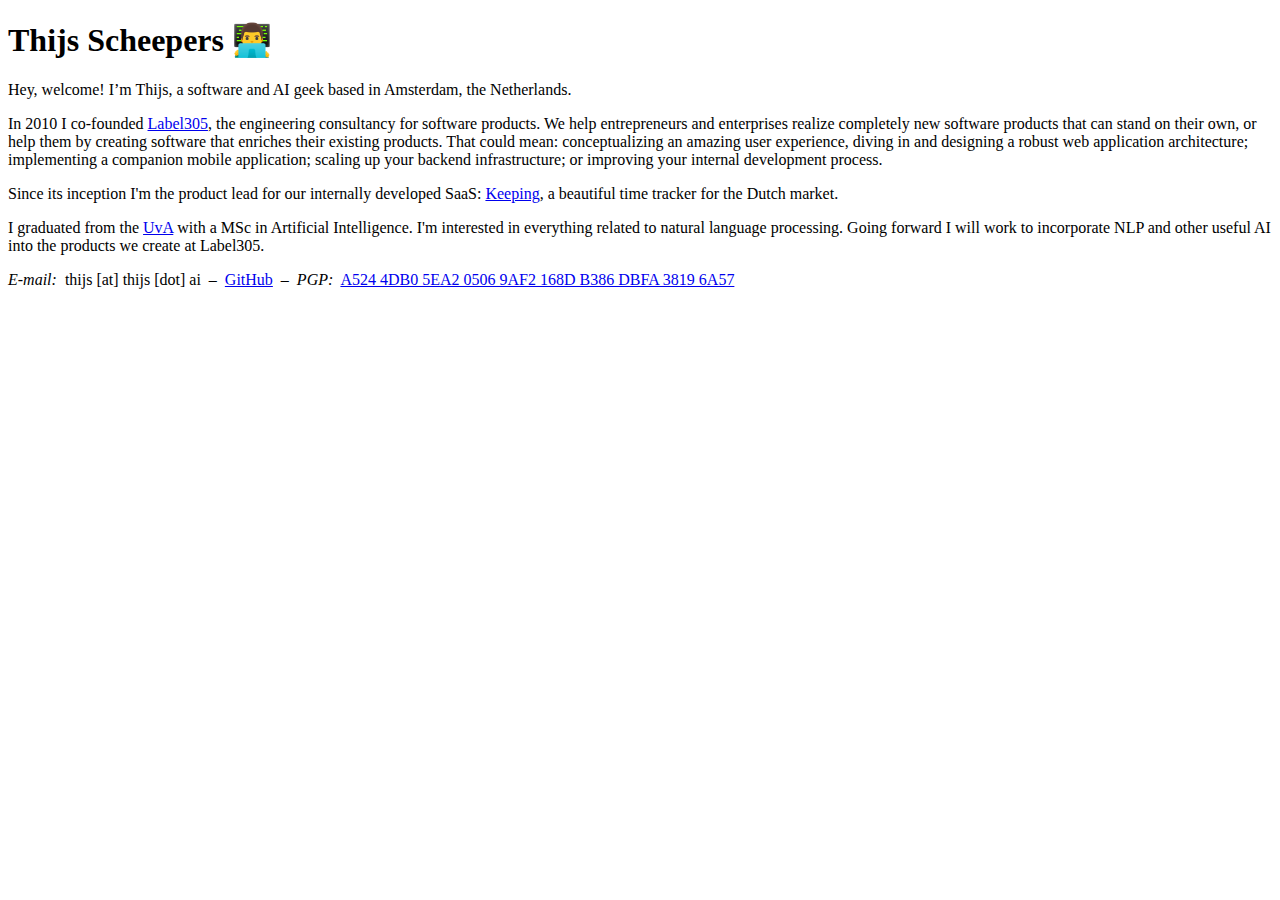
==== index.html @ e7380c6f "Update index.html" ====
<!DOCTYPE html>
<html lang="en">
	<head>
		<meta charset="utf-8" />
		<meta content="width=device-width, initial-scale=1.0" name="viewport" />
		<title>Thijs Scheepers 👨‍💻 — Software Products and AI — Amsterdam 🇳🇱</title>
		<meta name="description" content="I’m Thijs, a software and AI geek 👨‍💻 based in Amsterdam, the Netherlands 🇳🇱. I co-founded Label305 and Keeping.">
		<meta name="keywords" content="Thijs Scheepers, Label305, Amsterdam, Artificial Intelligence, Software Engineer, Laravel, Keeping, UvA">
		<link rel="stylesheet" media="screen" href="style.css" />
	</head>
	<body>
		<div class="site">
			<header>
				<h1 class="name">Thijs Scheepers 👨‍💻</h1>
			</header>
			<section>
				<p>
					Hey, welcome! I’m Thijs, a software and AI geek based in Amsterdam, the Netherlands.
				</p>
				<p>
					In 2010 I co-founded <a href="https://305.nl">Label305</a>, the engineering consultancy for software products. We help entrepreneurs and enterprises realize completely new software products that can stand on their own, or help them by creating software that enriches their existing products. That could mean: conceptualizing an amazing user experience, diving in and designing a robust web application architecture; implementing a companion mobile application; scaling up your backend infrastructure; or improving your internal development process.
				</p>
				<p>
					Since its inception I'm the product lead for our internally developed SaaS: <a href="https://keeping.nl">Keeping</a>, a beautiful time tracker for the Dutch market.
				</p>
				<p>
					I graduated from the <a href="http://gss.uva.nl/content/masters/artificial-intelligence/artificial-intelligence.html" rel="nofollow">UvA</a> with a MSc in Artificial Intelligence. I'm interested in everything related to natural language processing. Going forward I will work to incorporate NLP and other useful AI into the products we create at Label305.
				</p>
				<p>
					<em>E-mail:</em>&nbsp;
					thijs [at] thijs [dot] ai
					&nbsp;–&nbsp;
					<a href="https://github.com/tscheepers" rel="nofollow">GitHub</a>
					&nbsp;–&nbsp;
					<em>PGP:</em>&nbsp;
					<a href="pgp.asc">A524 4DB0 5EA2 0506 9AF2 168D B386 DBFA 3819 6A57</a>
				</p>
			</section>
		</div>
	</body>
</html>
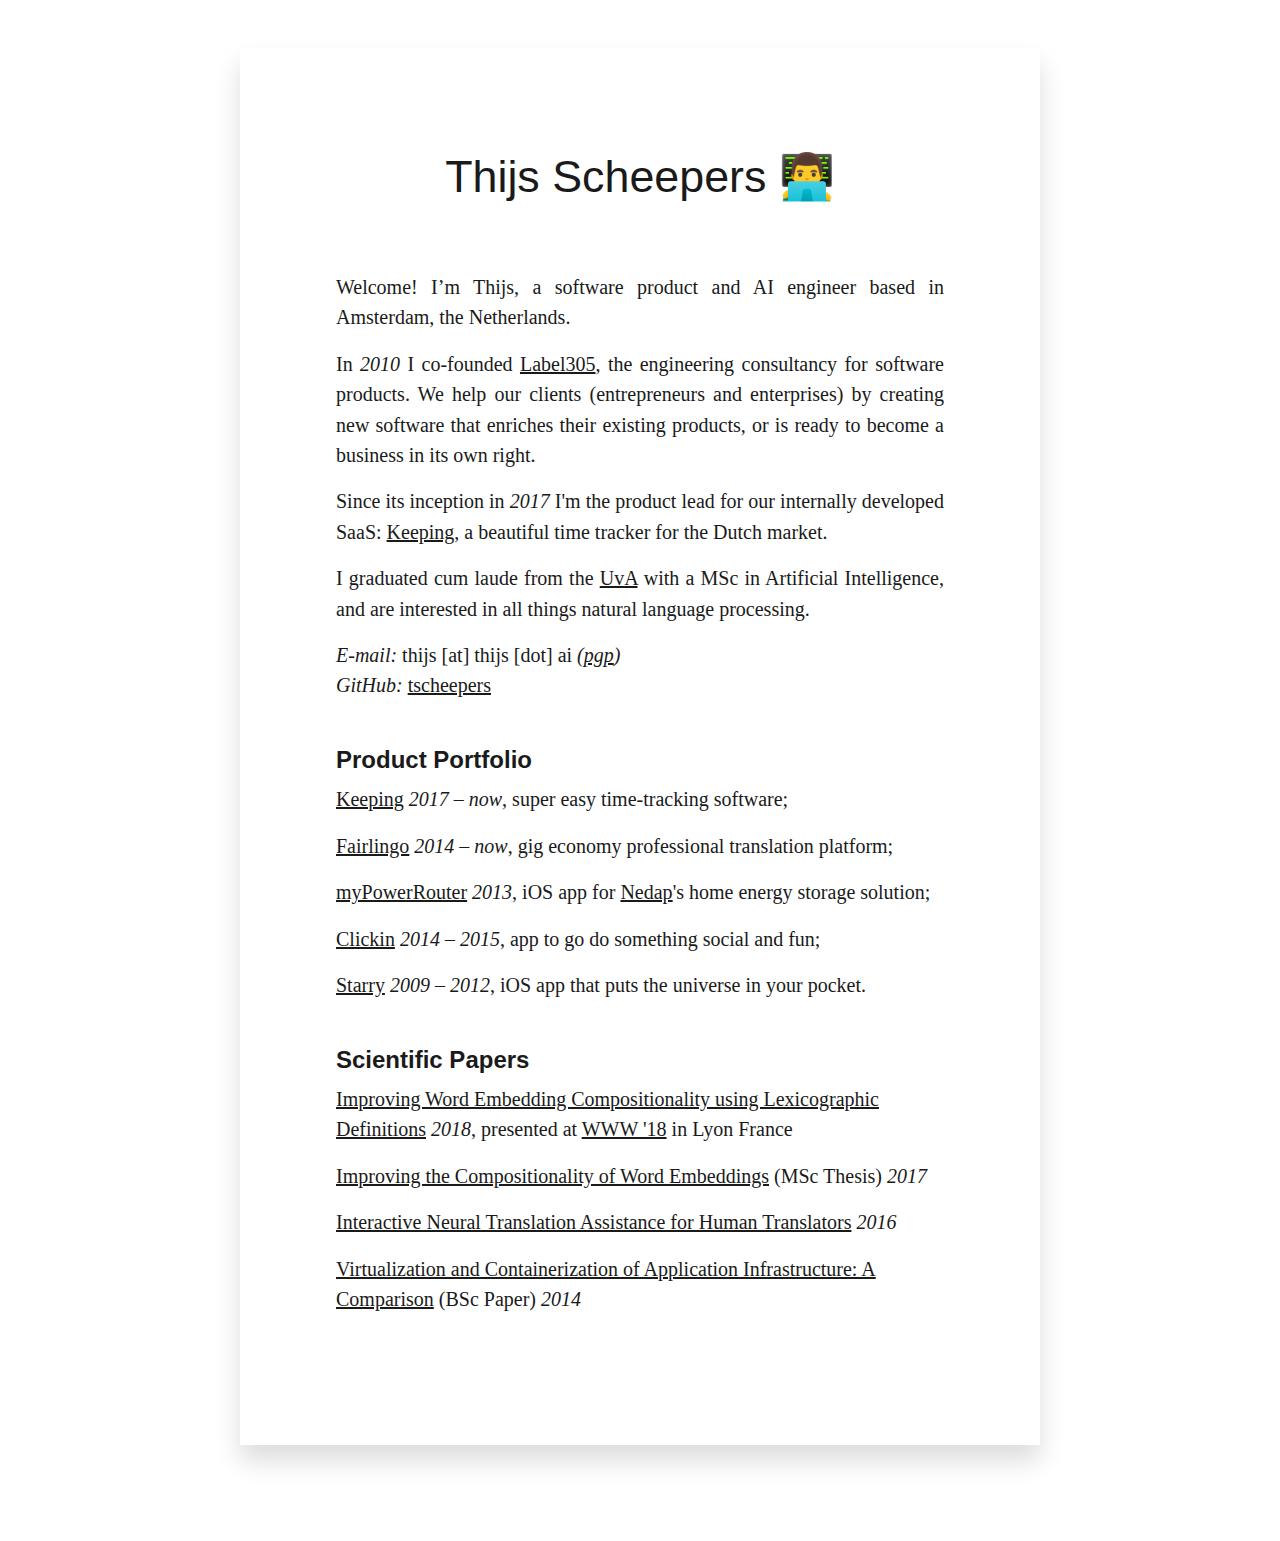
==== commit 8a6cd2e7: "Updated personal page" ====
--- a/index.html
+++ b/index.html
@@ -15,27 +15,44 @@
 			</header>
 			<section>
 				<p>
-					Hey, welcome! I’m Thijs, a software and AI geek based in Amsterdam, the Netherlands.
+					Welcome! I’m Thijs, a software product and AI engineer based in Amsterdam, the Netherlands.
 				</p>
 				<p>
-					In 2010 I co-founded <a href="https://305.nl">Label305</a>, the engineering consultancy for software products. We help entrepreneurs and enterprises realize completely new software products that can stand on their own, or help them by creating software that enriches their existing products. That could mean: conceptualizing an amazing user experience, diving in and designing a robust web application architecture; implementing a companion mobile application; scaling up your backend infrastructure; or improving your internal development process.
+					In <em>2010</em> I co-founded <a href="https://305.nl">Label305</a>, the engineering consultancy for software products. We help our clients (entrepreneurs and enterprises) by creating new software that enriches their existing products, or is ready to become a business in its own right.
 				</p>
 				<p>
-					Since its inception I'm the product lead for our internally developed SaaS: <a href="https://keeping.nl">Keeping</a>, a beautiful time tracker for the Dutch market.
+					Since its inception in <em>2017</em> I'm the product lead for our internally developed SaaS: <a href="https://keeping.nl">Keeping</a>, a beautiful time tracker for the Dutch market.
 				</p>
 				<p>
-					I graduated from the <a href="http://gss.uva.nl/content/masters/artificial-intelligence/artificial-intelligence.html" rel="nofollow">UvA</a> with a MSc in Artificial Intelligence. I'm interested in everything related to natural language processing. Going forward I will work to incorporate NLP and other useful AI into the products we create at Label305.
+					I graduated cum laude from the <a href="http://gss.uva.nl/content/masters/artificial-intelligence/artificial-intelligence.html" rel="nofollow">UvA</a> with a MSc in Artificial Intelligence, and are interested in all things natural language processing.
 				</p>
 				<p>
-					<em>E-mail:</em>&nbsp;
-					thijs [at] thijs [dot] ai
-					&nbsp;–&nbsp;
-					<a href="https://github.com/tscheepers" rel="nofollow">GitHub</a>
-					&nbsp;–&nbsp;
-					<em>PGP:</em>&nbsp;
-					<a href="pgp.asc">A524 4DB0 5EA2 0506 9AF2 168D B386 DBFA 3819 6A57</a>
+					<em>E-mail:</em>
+					thijs&nbsp;[at]&nbsp;thijs&nbsp;[dot]&nbsp;ai <em>(<a href="pgp.asc">pgp</a>)</em>
+					<br/>
+					<em>GitHub:</em>
+					<a href="https://github.com/tscheepers" rel="nofollow">tscheepers</a>
 				</p>
+				<br />
+				<h2>Product Portfolio</h2>
+					<ul>
+						<li><a href="https://keeping.nl">Keeping</a> <em>2017 – now</em>, super easy time-tracking software;</li>
+						<li><a href="https://305.nl/en/portfolio/translation-platform-fairlingo/">Fairlingo</a> <em>2014 – now</em>, gig economy professional translation platform;</li>
+						<li><a href="https://itunes.apple.com/nl/app/mypowerrouter/id681716618?mt=8">myPowerRouter</a> <em>2013</em>, iOS app for <a href="https://nedap.com/">Nedap</a>'s home energy storage solution;</li>
+						<li><a href="https://clickin.thijs.ai">Clickin</a> <em>2014 – 2015</em>, app to go do something social and fun;</li>
+						<li><a href="http://starry-app.com">Starry</a> <em>2009 – 2012</em>, iOS app that puts the universe in your pocket.</li>
+					</ul>
+				<br />
+				<h2>Scientific Papers</h2>
+					<ul>
+						<li><a href="https://dl.acm.org/citation.cfm?id=3186007">Improving Word Embedding Compositionality using Lexicographic Definitions</a> <em>2018</em>, presented at <a href="https://www2018.thewebconf.org/program/web-content-analysis/">WWW '18</a> in Lyon France</li>
+						<li><a href="papers/scheepers-msc-thesis-2017-improving-compositionality-word-embeddings.pdf">Improving the Compositionality of Word Embeddings</a> (MSc Thesis) <em>2017</em></li>
+						<li><a href="papers/scheepers-schulz-interactive-neural-translation.pdf">Interactive Neural Translation Assistance for Human Translators</a> <em>2016</em></li>
+						<li><a href="papers/scheepers-virtualization-containerization.pdf">Virtualization and Containerization of Application Infrastructure: A Comparison</a> (BSc Paper) <em>2014</em></li>
+					</ul>
+				<br />
 			</section>
+
 		</div>
 	</body>
 </html>
--- a/style.css
+++ b/style.css
@@ -0,0 +1,131 @@
+body, div, h1, h2, h3, h4, h5, h6, p, blockquote, ul {
+    margin: 0;
+    padding: 0;
+}
+
+html {
+    color: #1A1A1A;
+
+    font-family: Garamand, Times, serif;
+
+    font-weight: normal;
+    font-size: 100%;
+
+
+    -ms-text-size-adjust: 100%;
+    -webkit-text-size-adjust: 100%;
+    -webkit-font-smoothing: antialiased;
+    -moz-osx-font-smoothing: grayscale;
+}
+
+div.site {
+
+    min-height: 100vh;
+    margin: 0 auto;
+
+    background: #FFFFFF;
+    box-shadow: 0 1rem 1.5rem #ddd;
+}
+
+header {
+
+    margin: 0;
+    padding: 4rem 2rem 0 2rem;
+
+    text-align: center;
+    background-color: white;
+
+}
+
+section {
+
+    padding: 3rem 2rem 2rem;
+    margin: 0;
+
+    text-align: justify;
+    hyphens:auto;
+    -webkit-hyphens:auto;
+    -webkit-hyphenate-character:"\2010";
+    -webkit-hyphenate-limit-after:1;
+    -webkit-hyphenate-limit-before:2;
+    -moz-hyphens:auto;
+}
+
+h1 {
+
+    font-size: 2rem;
+    line-height: 2.0rem;
+    margin-top: 0;
+    margin-bottom: 1rem;
+    font-weight: normal !important;
+}
+
+h2 {
+
+    font-size: 1.5rem;
+    line-height: 1.7rem;
+    margin-top: 0.7rem;
+    margin-bottom: 0.7rem;
+}
+
+h1, h2, h3, h4, h5, h6 {
+
+    font-family: Avenir, Helvetica, Roboto, Arial, sans-serif;
+    font-style: normal;
+    font-weight: bold;
+}
+
+p, li {
+
+    font-size: inherit;
+    font-size: 1.25rem;
+    line-height: 1.9rem;
+    margin: 0 0 1rem 0;
+}
+
+li {
+    
+    list-style: none;
+    text-align: left;
+}
+
+header p {
+    font-family: Avenir, Helvetica, Roboto, Arial, sans-serif;
+    font-size: 1.10rem;
+    line-height: 1.6rem;
+}
+
+a {
+    color: #1A1A1A;
+
+    cursor: pointer;
+
+    text-decoration: underline;
+    -webkit-text-decoration-skip: objects;
+}
+
+
+@media screen and (min-width: 50rem) {
+
+
+    div.site {
+        max-width: 50rem;
+        margin: 3rem auto 6rem;
+    }
+
+    header {
+        padding: 6rem 6rem 0 6rem;
+        text-align: center;
+    }
+
+    section {
+        padding: 3rem 6rem 6rem;
+    }
+
+    h1 {
+
+        font-size: 2.8rem;
+        line-height: 4rem;
+
+    }
+}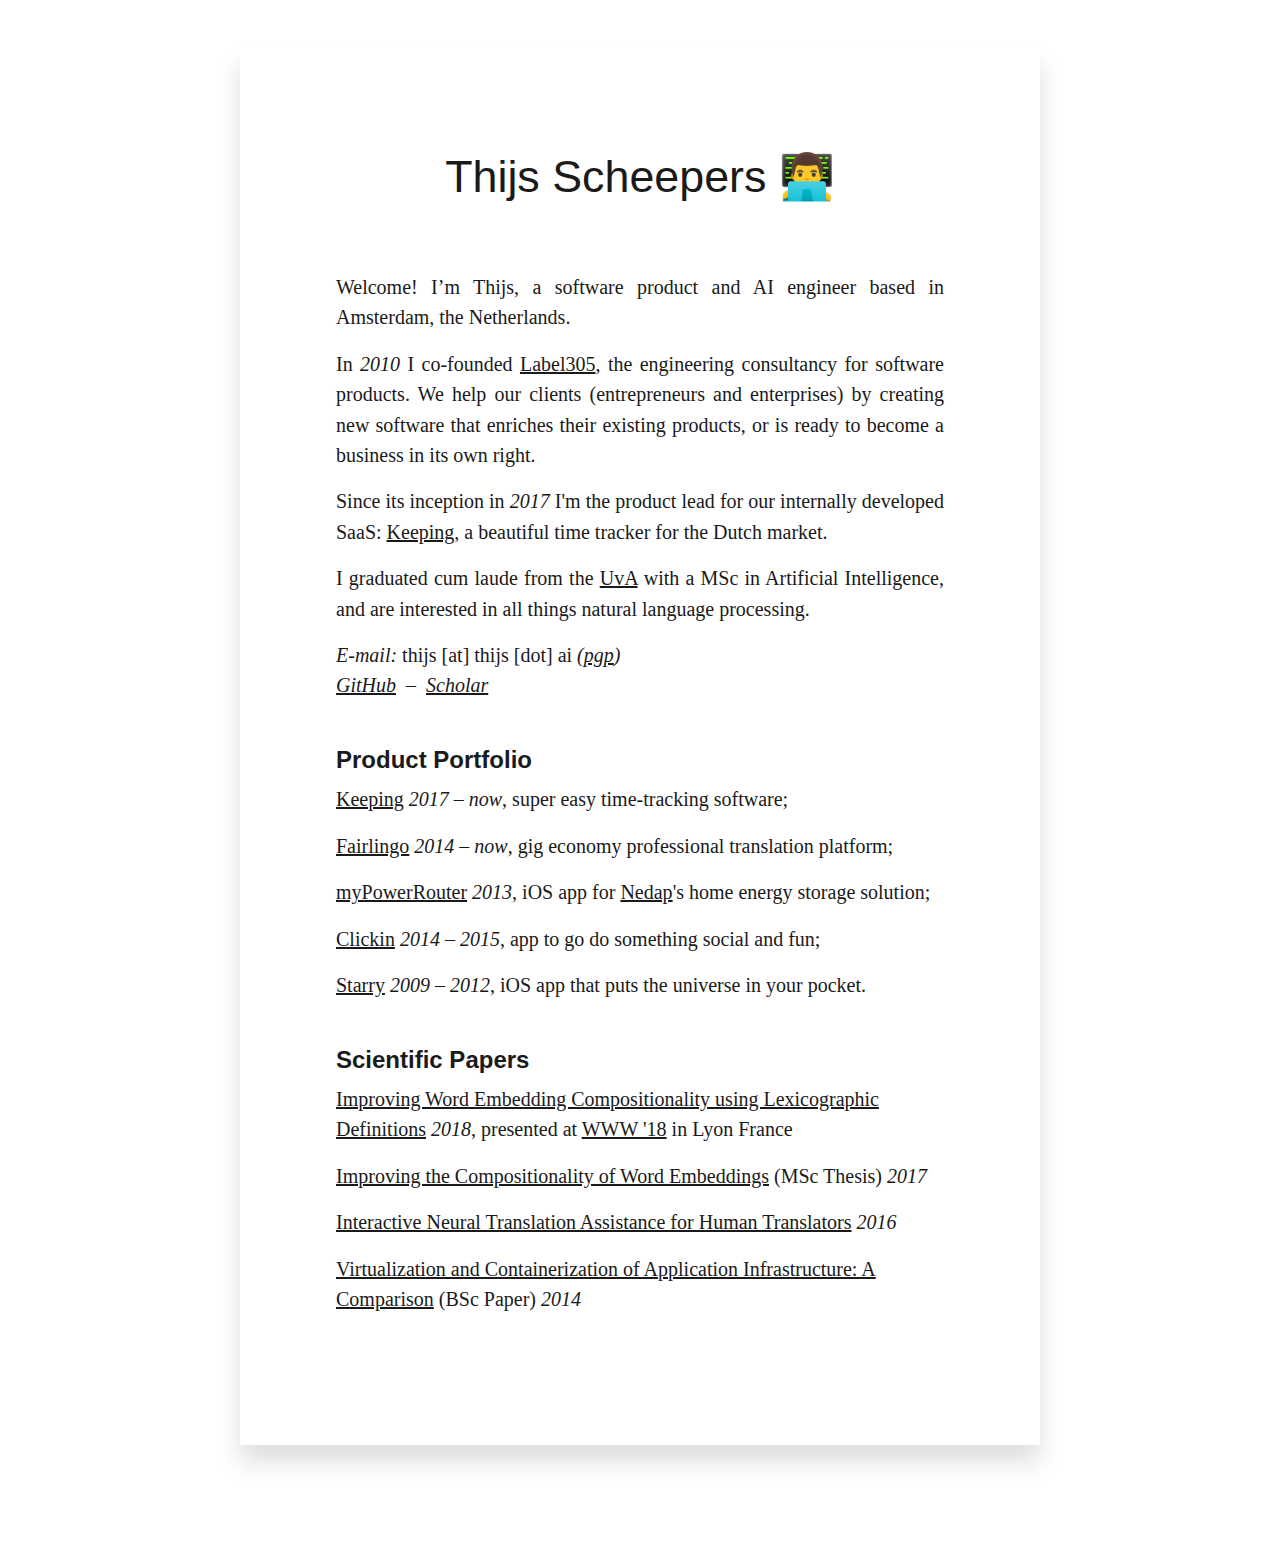
==== commit 942f7941: "Update index.html" ====
--- a/index.html
+++ b/index.html
@@ -4,7 +4,7 @@
 		<meta charset="utf-8" />
 		<meta content="width=device-width, initial-scale=1.0" name="viewport" />
 		<title>Thijs Scheepers 👨‍💻 — Software Products and AI — Amsterdam 🇳🇱</title>
-		<meta name="description" content="I’m Thijs, a software and AI geek 👨‍💻 based in Amsterdam, the Netherlands 🇳🇱. I co-founded Label305 and Keeping.">
+		<meta name="description" content="I’m Thijs, a software product and AI engineer 👨‍💻 based in Amsterdam, the Netherlands 🇳🇱. I co-founded Label305 and Keeping.">
 		<meta name="keywords" content="Thijs Scheepers, Label305, Amsterdam, Artificial Intelligence, Software Engineer, Laravel, Keeping, UvA">
 		<link rel="stylesheet" media="screen" href="style.css" />
 	</head>
@@ -24,28 +24,27 @@
 					Since its inception in <em>2017</em> I'm the product lead for our internally developed SaaS: <a href="https://keeping.nl">Keeping</a>, a beautiful time tracker for the Dutch market.
 				</p>
 				<p>
-					I graduated cum laude from the <a href="http://gss.uva.nl/content/masters/artificial-intelligence/artificial-intelligence.html" rel="nofollow">UvA</a> with a MSc in Artificial Intelligence, and are interested in all things natural language processing.
+					I graduated cum laude from the <a href="http://gss.uva.nl/content/masters/artificial-intelligence/artificial-intelligence.html" rel="nofollow noreferrer noopener">UvA</a> with a MSc in Artificial Intelligence, and are interested in all things natural language processing.
 				</p>
 				<p>
 					<em>E-mail:</em>
 					thijs&nbsp;[at]&nbsp;thijs&nbsp;[dot]&nbsp;ai <em>(<a href="pgp.asc">pgp</a>)</em>
 					<br/>
-					<em>GitHub:</em>
-					<a href="https://github.com/tscheepers" rel="nofollow">tscheepers</a>
+					<a href="https://github.com/tscheepers" rel="nofollow noreferrer noopener"><em>GitHub</em></a> &nbsp;&ndash;&nbsp; <a href="https://scholar.google.com/citations?hl=en&user=O9ixUNAAAAAJ" rel="nofollow noreferrer noopener"><em>Scholar</em></a>
 				</p>
 				<br />
 				<h2>Product Portfolio</h2>
 					<ul>
 						<li><a href="https://keeping.nl">Keeping</a> <em>2017 – now</em>, super easy time-tracking software;</li>
 						<li><a href="https://305.nl/en/portfolio/translation-platform-fairlingo/">Fairlingo</a> <em>2014 – now</em>, gig economy professional translation platform;</li>
-						<li><a href="https://itunes.apple.com/nl/app/mypowerrouter/id681716618?mt=8">myPowerRouter</a> <em>2013</em>, iOS app for <a href="https://nedap.com/">Nedap</a>'s home energy storage solution;</li>
-						<li><a href="https://clickin.thijs.ai">Clickin</a> <em>2014 – 2015</em>, app to go do something social and fun;</li>
-						<li><a href="http://starry-app.com">Starry</a> <em>2009 – 2012</em>, iOS app that puts the universe in your pocket.</li>
+						<li><a href="https://itunes.apple.com/nl/app/mypowerrouter/id681716618?mt=8" rel="nofollow noreferrer noopener">myPowerRouter</a> <em>2013</em>, iOS app for <a href="https://nedap.com/">Nedap</a>'s home energy storage solution;</li>
+						<li><a href="https://clickin.thijs.ai" rel="nofollow noreferrer noopener">Clickin</a> <em>2014 – 2015</em>, app to go do something social and fun;</li>
+						<li><a href="http://starry-app.com" rel="nofollow noreferrer noopener">Starry</a> <em>2009 – 2012</em>, iOS app that puts the universe in your pocket.</li>
 					</ul>
 				<br />
 				<h2>Scientific Papers</h2>
 					<ul>
-						<li><a href="https://dl.acm.org/citation.cfm?id=3186007">Improving Word Embedding Compositionality using Lexicographic Definitions</a> <em>2018</em>, presented at <a href="https://www2018.thewebconf.org/program/web-content-analysis/">WWW '18</a> in Lyon France</li>
+						<li><a href="https://dl.acm.org/citation.cfm?id=3186007" rel="nofollow noreferrer noopener">Improving Word Embedding Compositionality using Lexicographic Definitions</a> <em>2018</em>, presented at <a href="https://www2018.thewebconf.org/program/web-content-analysis/">WWW '18</a> in Lyon France</li>
 						<li><a href="papers/scheepers-msc-thesis-2017-improving-compositionality-word-embeddings.pdf">Improving the Compositionality of Word Embeddings</a> (MSc Thesis) <em>2017</em></li>
 						<li><a href="papers/scheepers-schulz-interactive-neural-translation.pdf">Interactive Neural Translation Assistance for Human Translators</a> <em>2016</em></li>
 						<li><a href="papers/scheepers-virtualization-containerization.pdf">Virtualization and Containerization of Application Infrastructure: A Comparison</a> (BSc Paper) <em>2014</em></li>
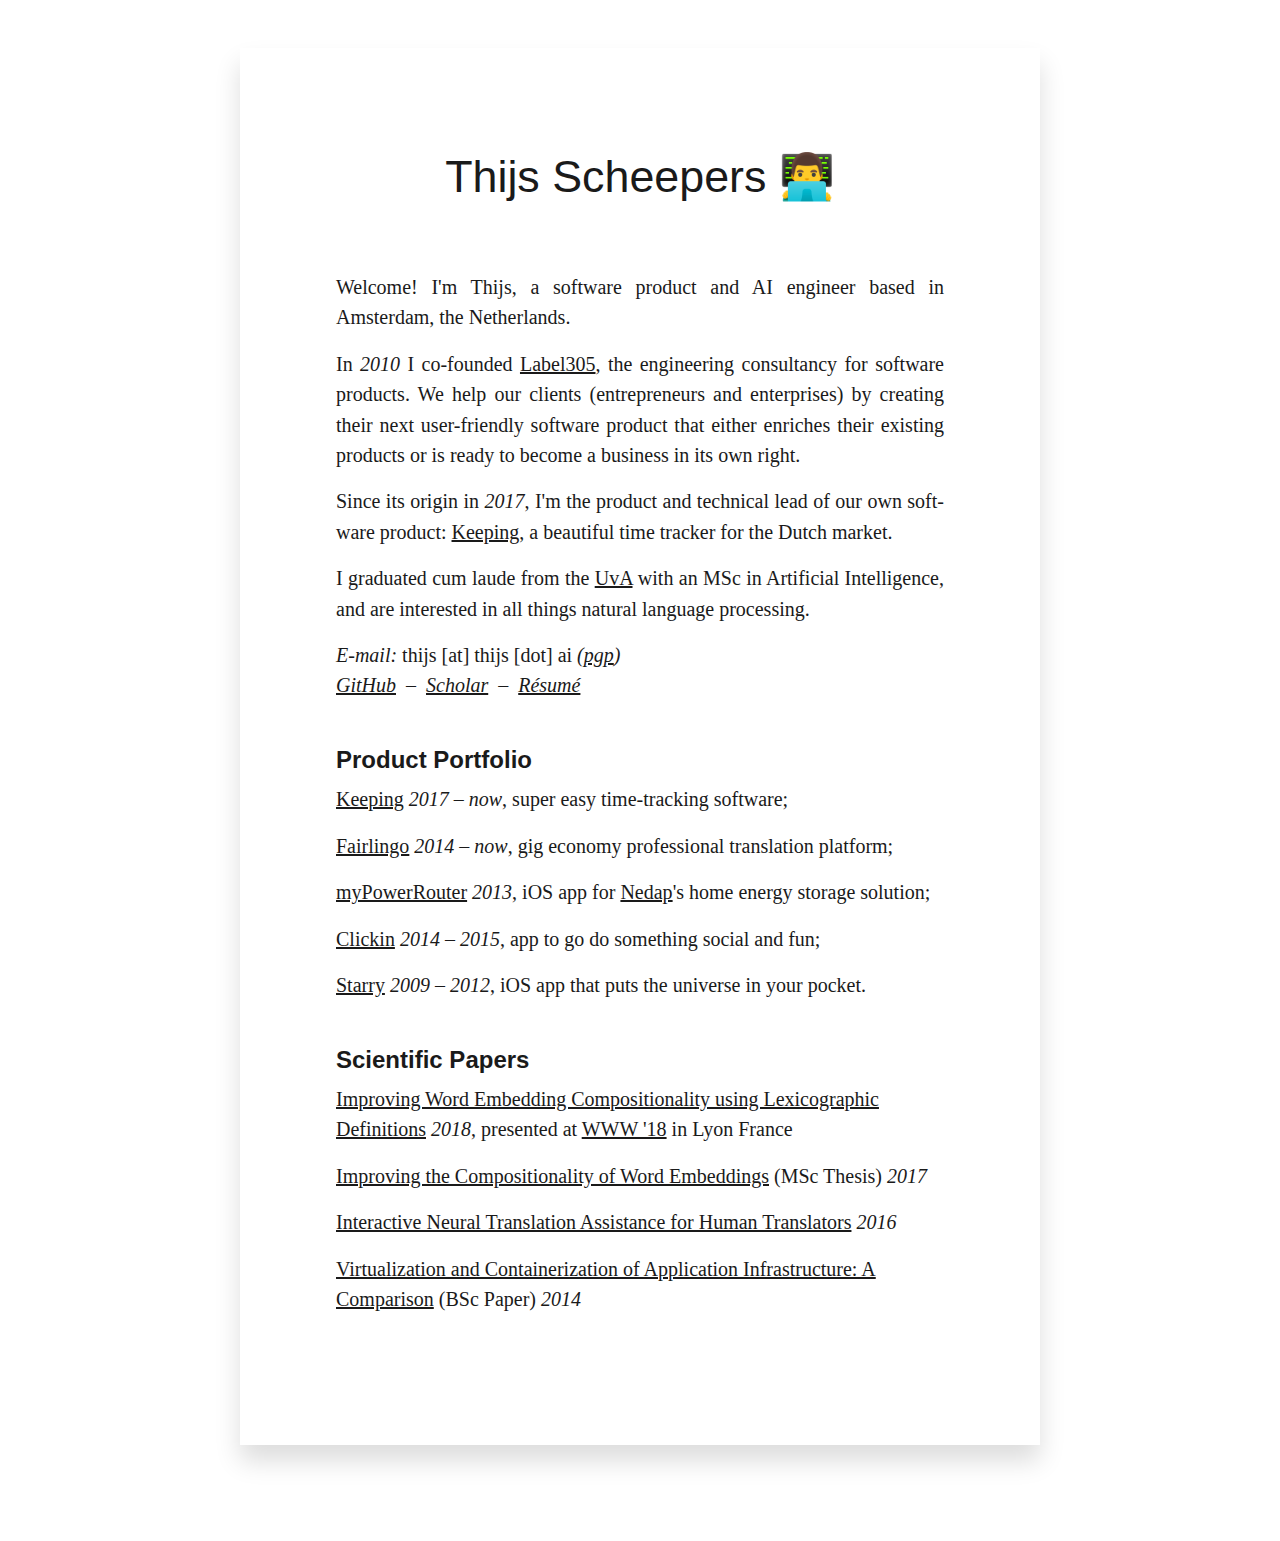
==== commit 46729ca0: "Update index.html" ====
--- a/index.html
+++ b/index.html
@@ -15,22 +15,22 @@
 			</header>
 			<section>
 				<p>
-					Welcome! I’m Thijs, a software product and AI engineer based in Amsterdam, the Netherlands.
+					Welcome! I'm Thijs, a software product and AI engineer based in Amsterdam, the Netherlands.
 				</p>
 				<p>
-					In <em>2010</em> I co-founded <a href="https://305.nl">Label305</a>, the engineering consultancy for software products. We help our clients (entrepreneurs and enterprises) by creating new software that enriches their existing products, or is ready to become a business in its own right.
+					In <em>2010</em> I co-founded <a href="https://305.nl">Label305</a>, the engineering consultancy for software products. We help our clients (entrepreneurs and enterprises) by creating their next user-friendly software product that either enriches their existing products or is ready to become a business in its own right.
 				</p>
 				<p>
-					Since its inception in <em>2017</em> I'm the product lead for our internally developed SaaS: <a href="https://keeping.nl">Keeping</a>, a beautiful time tracker for the Dutch market.
+					Since its origin in <em>2017</em>, I'm the product and technical lead of our own software product: <a href="https://keeping.nl">Keeping</a>, a beautiful time tracker for the Dutch market.
 				</p>
 				<p>
-					I graduated cum laude from the <a href="http://gss.uva.nl/content/masters/artificial-intelligence/artificial-intelligence.html" rel="nofollow noreferrer noopener">UvA</a> with a MSc in Artificial Intelligence, and are interested in all things natural language processing.
+					I graduated cum laude from the <a href="http://gss.uva.nl/content/masters/artificial-intelligence/artificial-intelligence.html" rel="nofollow noreferrer noopener">UvA</a> with an MSc in Artificial Intelligence, and are interested in all things natural language processing.
 				</p>
 				<p>
 					<em>E-mail:</em>
 					thijs&nbsp;[at]&nbsp;thijs&nbsp;[dot]&nbsp;ai <em>(<a href="pgp.asc">pgp</a>)</em>
 					<br/>
-					<a href="https://github.com/tscheepers" rel="nofollow noreferrer noopener"><em>GitHub</em></a> &nbsp;&ndash;&nbsp; <a href="https://scholar.google.com/citations?hl=en&user=O9ixUNAAAAAJ" rel="nofollow noreferrer noopener"><em>Scholar</em></a>
+					<a href="https://github.com/tscheepers" rel="nofollow noreferrer noopener"><em>GitHub</em></a> &nbsp;&ndash;&nbsp; <a href="https://scholar.google.com/citations?hl=en&user=O9ixUNAAAAAJ" rel="nofollow noreferrer noopener"><em>Scholar</em></a> &nbsp;&ndash;&nbsp; <a href="docs/resume.pdf"><em>Résumé</em></a>
 				</p>
 				<br />
 				<h2>Product Portfolio</h2>
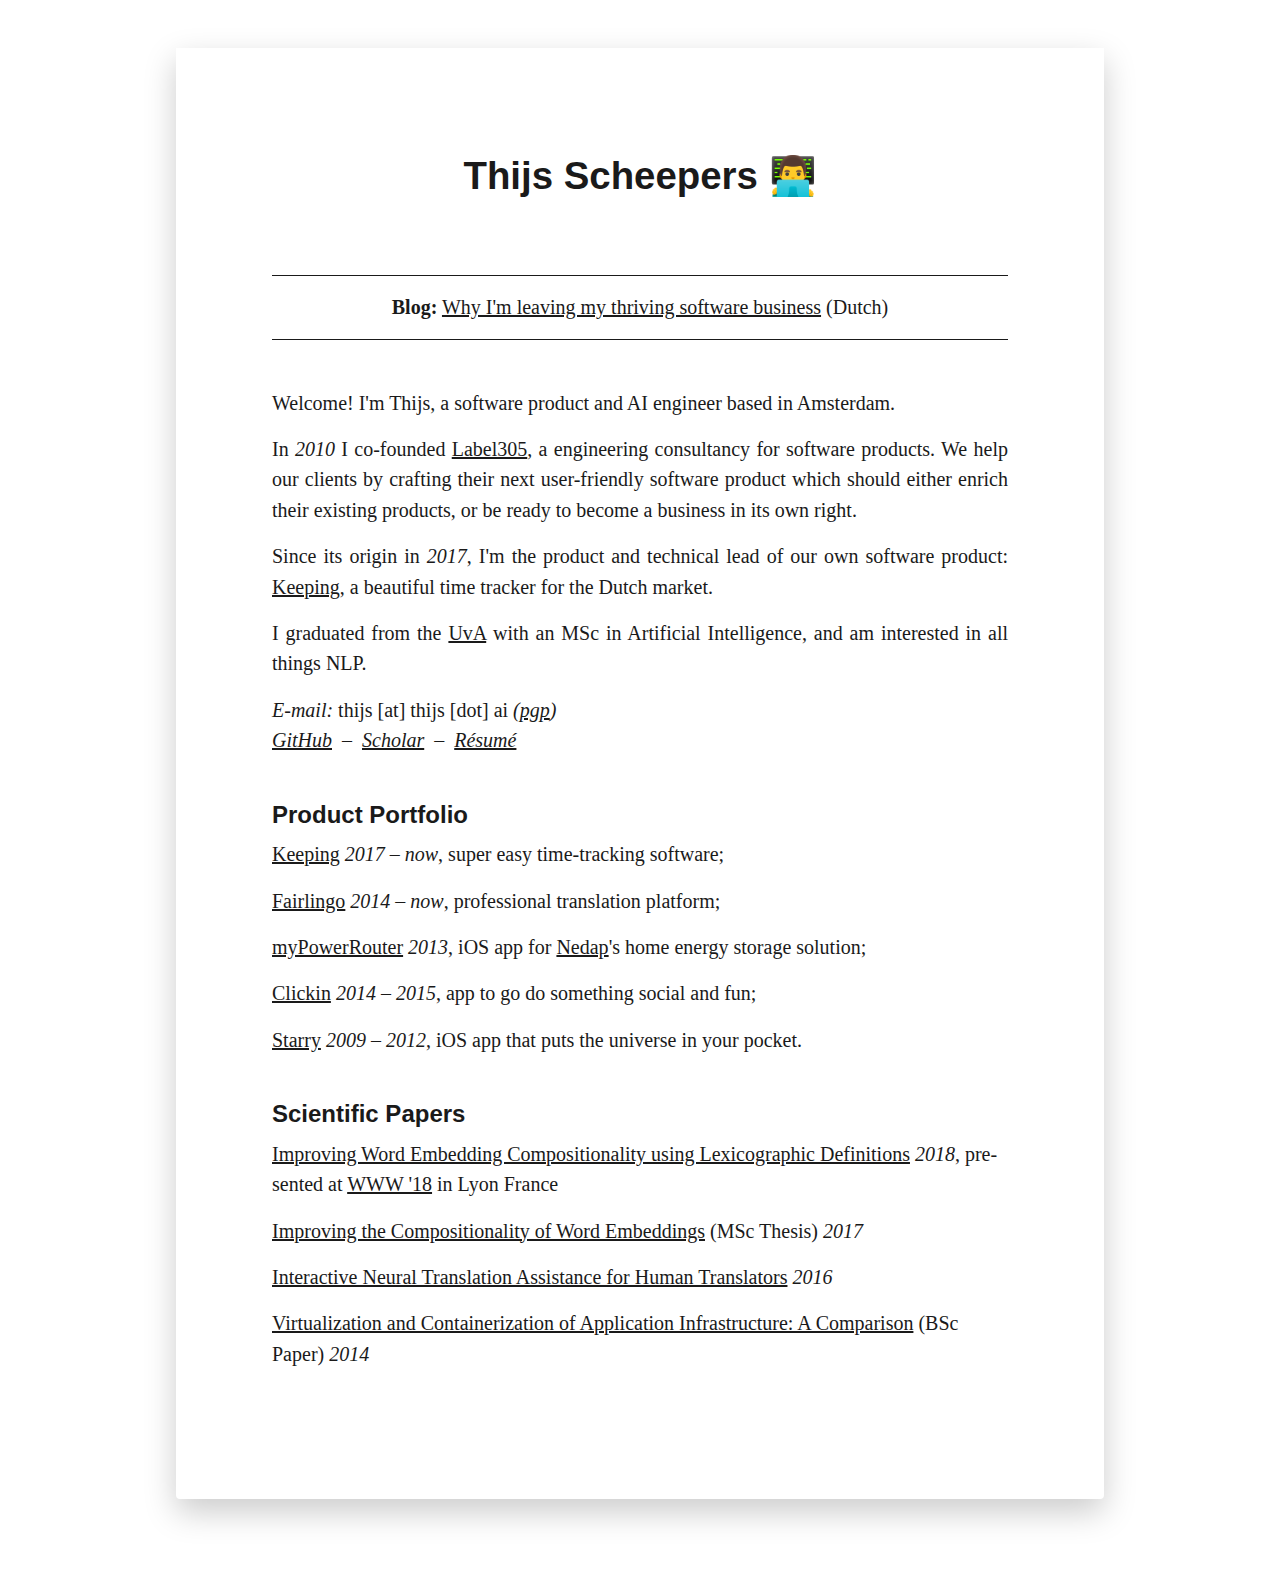
==== commit 1a35411d: "Update" ====
--- a/index.html
+++ b/index.html
@@ -3,8 +3,8 @@
 	<head>
 		<meta charset="utf-8" />
 		<meta content="width=device-width, initial-scale=1.0" name="viewport" />
-		<title>Thijs Scheepers 👨‍💻 — Software Products and AI — Amsterdam 🇳🇱</title>
-		<meta name="description" content="I’m Thijs, a software product and AI engineer 👨‍💻 based in Amsterdam, the Netherlands 🇳🇱. I co-founded Label305 and Keeping.">
+		<title>Thijs Scheepers — Software Products and AI — Amsterdam</title>
+		<meta name="description" content="I’m Thijs, a software product and AI engineer 👨‍💻 based in Amsterdam. I co-founded Label305 and Keeping.">
 		<meta name="keywords" content="Thijs Scheepers, Label305, Amsterdam, Artificial Intelligence, Software Engineer, Laravel, Keeping, UvA">
 		<link rel="stylesheet" media="screen" href="style.css" />
 	</head>
@@ -14,17 +14,20 @@
 				<h1 class="name">Thijs Scheepers 👨‍💻</h1>
 			</header>
 			<section>
+				<div class="notification">
+					<strong>Blog:</strong> <a href="202010-waarom-ik-vertrek-bij-mijn-florerende-softwarebedrijf.html">Why I'm leaving my thriving software business</a> (Dutch)
+				</div>
 				<p>
-					Welcome! I'm Thijs, a software product and AI engineer based in Amsterdam, the Netherlands.
+					Welcome! I'm Thijs, a software product and AI engineer based in Amsterdam.
 				</p>
 				<p>
-					In <em>2010</em> I co-founded <a href="https://305.nl">Label305</a>, the engineering consultancy for software products. We help our clients (entrepreneurs and enterprises) by creating their next user-friendly software product that either enriches their existing products or is ready to become a business in its own right.
+					In <em>2010</em> I co-founded <a href="https://305.nl">Label305</a>, a engineering consultancy for software products. We help our clients by crafting their next user-friendly software product which should either enrich their existing products, or be ready to become a business in its own right.
 				</p>
 				<p>
 					Since its origin in <em>2017</em>, I'm the product and technical lead of our own software product: <a href="https://keeping.nl">Keeping</a>, a beautiful time tracker for the Dutch market.
 				</p>
 				<p>
-					I graduated cum laude from the <a href="http://gss.uva.nl/content/masters/artificial-intelligence/artificial-intelligence.html" rel="nofollow noreferrer noopener">UvA</a> with an MSc in Artificial Intelligence, and are interested in all things natural language processing.
+					I graduated from the <a href="http://gss.uva.nl/content/masters/artificial-intelligence/artificial-intelligence.html" rel="nofollow noreferrer noopener">UvA</a> with an MSc in Artificial Intelligence, and am interested in all things NLP.
 				</p>
 				<p>
 					<em>E-mail:</em>
@@ -36,7 +39,7 @@
 				<h2>Product Portfolio</h2>
 					<ul>
 						<li><a href="https://keeping.nl">Keeping</a> <em>2017 – now</em>, super easy time-tracking software;</li>
-						<li><a href="https://305.nl/en/portfolio/translation-platform-fairlingo/">Fairlingo</a> <em>2014 – now</em>, gig economy professional translation platform;</li>
+						<li><a href="https://305.nl/en/portfolio/translation-platform-fairlingo/">Fairlingo</a> <em>2014 – now</em>, professional translation platform;</li>
 						<li><a href="https://itunes.apple.com/nl/app/mypowerrouter/id681716618?mt=8" rel="nofollow noreferrer noopener">myPowerRouter</a> <em>2013</em>, iOS app for <a href="https://nedap.com/">Nedap</a>'s home energy storage solution;</li>
 						<li><a href="https://clickin.thijs.ai" rel="nofollow noreferrer noopener">Clickin</a> <em>2014 – 2015</em>, app to go do something social and fun;</li>
 						<li><a href="http://starry-app.com" rel="nofollow noreferrer noopener">Starry</a> <em>2009 – 2012</em>, iOS app that puts the universe in your pocket.</li>
--- a/style.css
+++ b/style.css
@@ -19,12 +19,22 @@
 }
 
 div.site {
+    margin: 0 auto;
+    border-radius: 4px;
+    background: #FFFFFF;
+    box-shadow: 0 0.8rem 2rem #ccc;
+}
 
-    min-height: 100vh;
-    margin: 0 auto;
-
-    background: #FFFFFF;
-    box-shadow: 0 1rem 1.5rem #ddd;
+div.notification {
+    padding: 1rem;
+    margin: 0 0 3rem 0;
+    position: relative;
+    font-size: 1.25rem;
+    line-height: 1.9rem;
+    text-align: center;
+    overflow: hidden;
+    border-top: 0.1rem  #1A1A1A solid;
+    border-bottom: 0.1rem  #1A1A1A solid;
 }
 
 header {
@@ -37,7 +47,7 @@
 
 }
 
-section {
+section, article {
 
     padding: 3rem 2rem 2rem;
     margin: 0;
@@ -56,8 +66,7 @@
     font-size: 2rem;
     line-height: 2.0rem;
     margin-top: 0;
-    margin-bottom: 1rem;
-    font-weight: normal !important;
+    margin-bottom: 1.2rem;
 }
 
 h2 {
@@ -69,15 +78,26 @@
 }
 
 h1, h2, h3, h4, h5, h6 {
+    /*font-family: Avenir, Helvetica, Roboto, Arial, sans-serif;*/
+    font-style: normal;
+    font-weight: normal;
+}
 
+h1.name {
     font-family: Avenir, Helvetica, Roboto, Arial, sans-serif;
-    font-style: normal;
     font-weight: bold;
 }
 
+h2 {
+    font-family: Avenir, Helvetica, Roboto, Arial, sans-serif;
+    font-weight: bold;
+}
+
+article h1, article h2 {
+    text-align: left;
+}
+
 p, li {
-
-    font-size: inherit;
     font-size: 1.25rem;
     line-height: 1.9rem;
     margin: 0 0 1rem 0;
@@ -87,12 +107,6 @@
     
     list-style: none;
     text-align: left;
-}
-
-header p {
-    font-family: Avenir, Helvetica, Roboto, Arial, sans-serif;
-    font-size: 1.10rem;
-    line-height: 1.6rem;
 }
 
 a {
@@ -109,7 +123,7 @@
 
 
     div.site {
-        max-width: 50rem;
+        max-width: 58rem;
         margin: 3rem auto 6rem;
     }
 
@@ -122,9 +136,13 @@
         padding: 3rem 6rem 6rem;
     }
 
-    h1 {
+    article {
+        padding: 6rem;
+    }
 
-        font-size: 2.8rem;
+    h1.name {
+
+        font-size: 2.4rem;
         line-height: 4rem;
 
     }
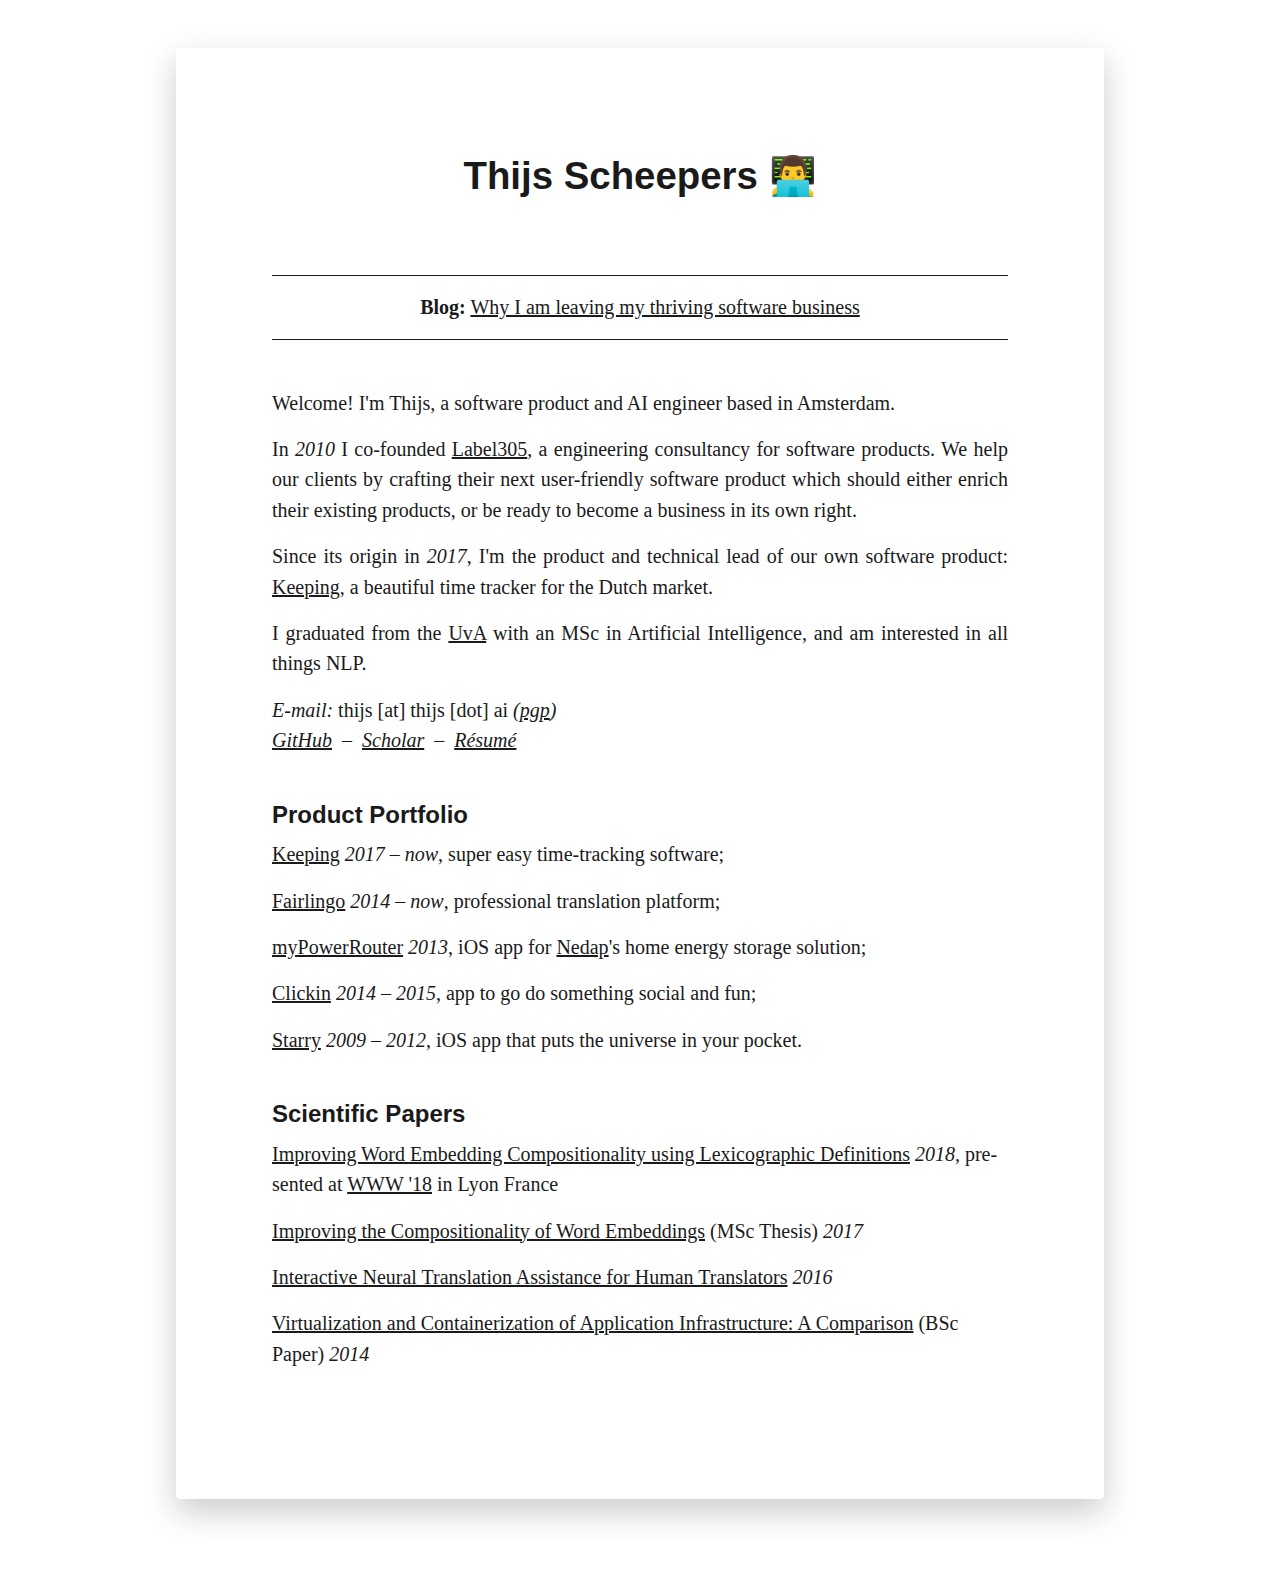
==== commit 7c8e15b4: "Updated english" ====
--- a/index.html
+++ b/index.html
@@ -15,7 +15,7 @@
 			</header>
 			<section>
 				<div class="notification">
-					<strong>Blog:</strong> <a href="202010-waarom-ik-vertrek-bij-mijn-florerende-softwarebedrijf.html">Why I'm leaving my thriving software business</a> (Dutch)
+					<strong>Blog:</strong> <a href="2020-10-leaving-my-thriving-software-business">Why I am leaving my thriving software business</a>
 				</div>
 				<p>
 					Welcome! I'm Thijs, a software product and AI engineer based in Amsterdam.
--- a/style.css
+++ b/style.css
@@ -61,8 +61,13 @@
     -moz-hyphens:auto;
 }
 
+h1, h2, h3, h4, h5, h6 {
+    /*font-family: Avenir, Helvetica, Roboto, Arial, sans-serif;*/
+    font-style: normal;
+    font-weight: normal;
+}
+
 h1 {
-
     font-size: 2rem;
     line-height: 2.0rem;
     margin-top: 0;
@@ -70,17 +75,17 @@
 }
 
 h2 {
-
     font-size: 1.5rem;
     line-height: 1.7rem;
     margin-top: 0.7rem;
     margin-bottom: 0.7rem;
 }
 
-h1, h2, h3, h4, h5, h6 {
-    /*font-family: Avenir, Helvetica, Roboto, Arial, sans-serif;*/
-    font-style: normal;
-    font-weight: normal;
+h3 {
+    font-size: 1.25rem;
+    line-height: 1.9rem;
+    margin-top: 1.7rem;
+    margin-bottom: 0.2rem;
 }
 
 h1.name {
@@ -93,8 +98,9 @@
     font-weight: bold;
 }
 
-article h1, article h2 {
+article h1, article h2, article h3 {
     text-align: left;
+    font-weight: bold;
 }
 
 p, li {
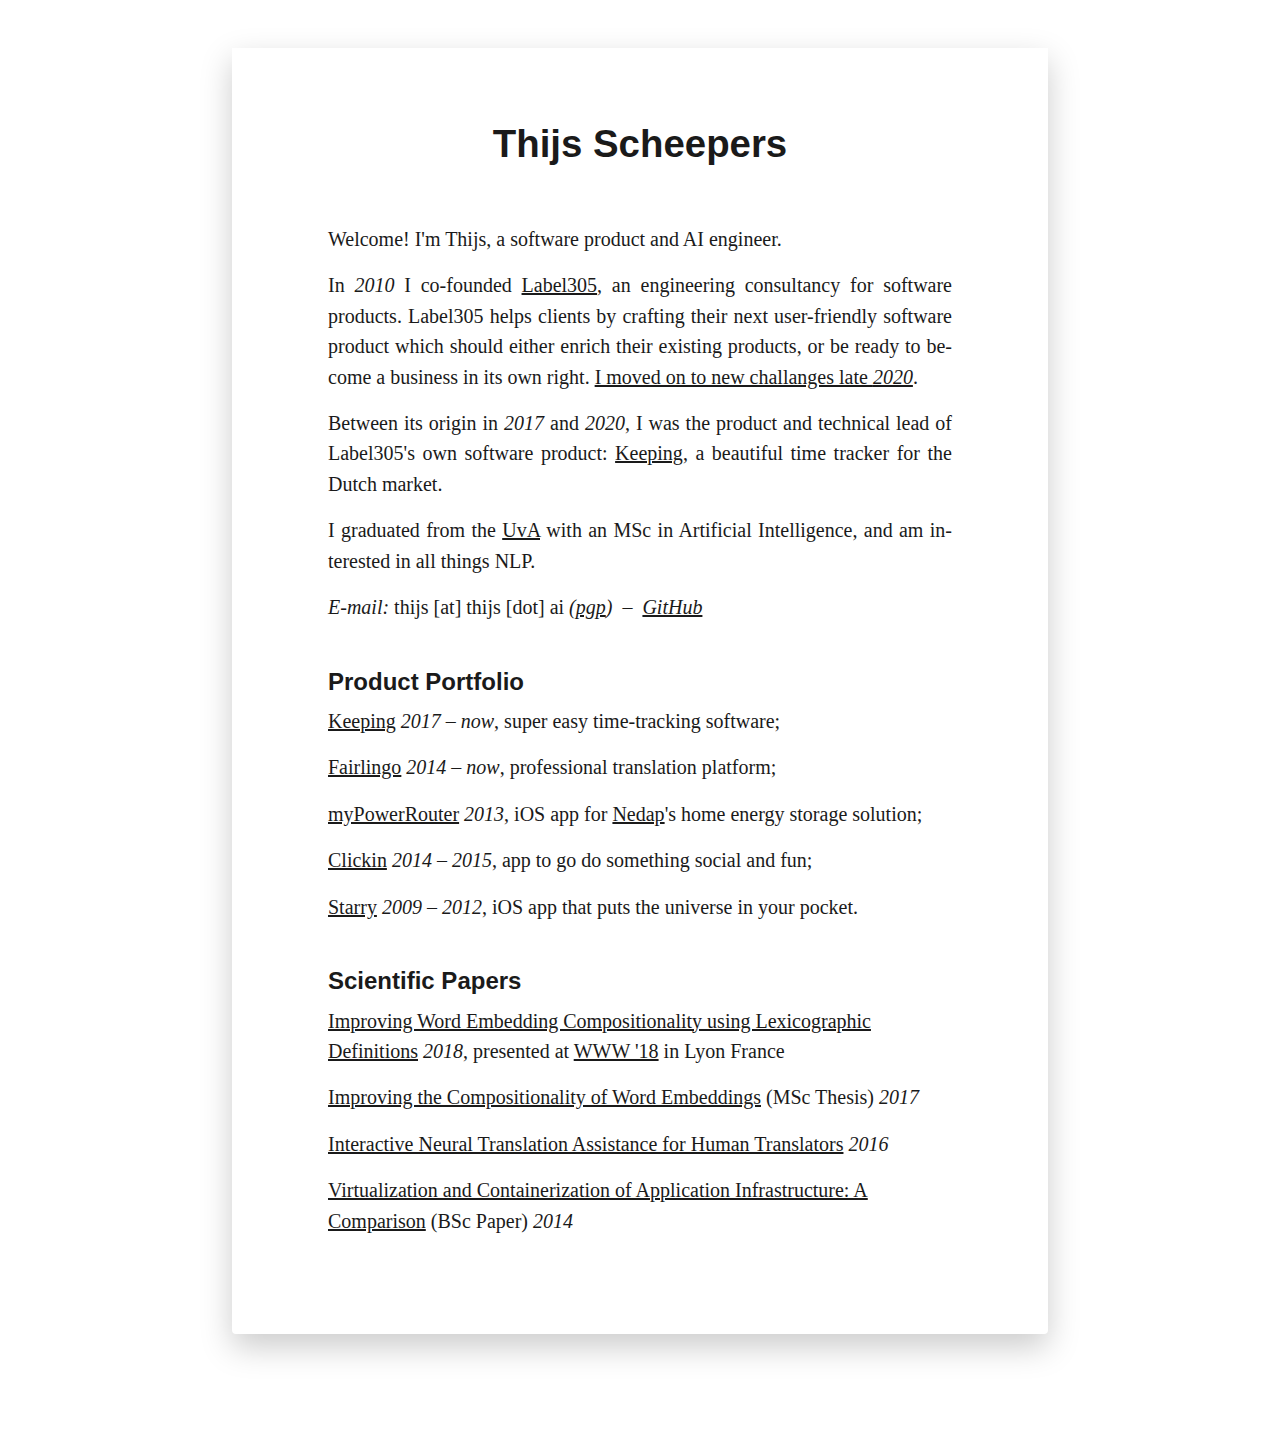
==== commit d7875cbf: "Updated my page" ====
--- a/index.html
+++ b/index.html
@@ -3,37 +3,33 @@
 	<head>
 		<meta charset="utf-8" />
 		<meta content="width=device-width, initial-scale=1.0" name="viewport" />
-		<title>Thijs Scheepers — Software Products and AI — Amsterdam</title>
-		<meta name="description" content="I’m Thijs, a software product and AI engineer 👨‍💻 based in Amsterdam. I co-founded Label305 and Keeping.">
-		<meta name="keywords" content="Thijs Scheepers, Label305, Amsterdam, Artificial Intelligence, Software Engineer, Laravel, Keeping, UvA">
+		<title>Thijs Scheepers — Software Products and AI</title>
+		<meta name="description" content="I’m Thijs, a software product and AI engineer 👨‍💻. I co-founded Label305 and Keeping.">
+		<meta name="keywords" content="Thijs Scheepers, Label305, Artificial Intelligence, Software Engineer, Laravel, Keeping, UvA">
 		<link rel="stylesheet" media="screen" href="style.css" />
 	</head>
 	<body>
 		<div class="site">
 			<header>
-				<h1 class="name">Thijs Scheepers 👨‍💻</h1>
+				<h1 class="name">Thijs Scheepers</h1>
 			</header>
 			<section>
-				<div class="notification">
-					<strong>Blog:</strong> <a href="2020-10-leaving-my-thriving-software-business">Why I am leaving my thriving software business</a>
-				</div>
 				<p>
-					Welcome! I'm Thijs, a software product and AI engineer based in Amsterdam.
+					Welcome! I'm Thijs, a software product and AI engineer.
 				</p>
 				<p>
-					In <em>2010</em> I co-founded <a href="https://305.nl">Label305</a>, a engineering consultancy for software products. We help our clients by crafting their next user-friendly software product which should either enrich their existing products, or be ready to become a business in its own right.
+					In <em>2010</em> I co-founded <a href="https://305.nl">Label305</a>, an engineering consultancy for software products. Label305 helps clients by crafting their next user-friendly software product which should either enrich their existing products, or be ready to become a business in its own right. <a href="2020-10-leaving-my-thriving-software-business">I moved on to new challanges late <em>2020</em></a>.
 				</p>
 				<p>
-					Since its origin in <em>2017</em>, I'm the product and technical lead of our own software product: <a href="https://keeping.nl">Keeping</a>, a beautiful time tracker for the Dutch market.
+					Between its origin in <em>2017</em> and <em>2020</em>, I was the product and technical lead of Label305's own software product: <a href="https://keeping.nl">Keeping</a>, a beautiful time tracker for the Dutch market.
 				</p>
 				<p>
 					I graduated from the <a href="http://gss.uva.nl/content/masters/artificial-intelligence/artificial-intelligence.html" rel="nofollow noreferrer noopener">UvA</a> with an MSc in Artificial Intelligence, and am interested in all things NLP.
 				</p>
 				<p>
 					<em>E-mail:</em>
-					thijs&nbsp;[at]&nbsp;thijs&nbsp;[dot]&nbsp;ai <em>(<a href="pgp.asc">pgp</a>)</em>
-					<br/>
-					<a href="https://github.com/tscheepers" rel="nofollow noreferrer noopener"><em>GitHub</em></a> &nbsp;&ndash;&nbsp; <a href="https://scholar.google.com/citations?hl=en&user=O9ixUNAAAAAJ" rel="nofollow noreferrer noopener"><em>Scholar</em></a> &nbsp;&ndash;&nbsp; <a href="docs/resume.pdf"><em>Résumé</em></a>
+					thijs&nbsp;[at]&nbsp;thijs&nbsp;[dot]&nbsp;ai <em>(<a href="pgp.asc">pgp</a>)</em> &nbsp;&ndash;&nbsp; 
+					<a href="https://github.com/tscheepers" rel="nofollow noreferrer noopener"><em>GitHub</em></a>
 				</p>
 				<br />
 				<h2>Product Portfolio</h2>
--- a/style.css
+++ b/style.css
@@ -71,7 +71,7 @@
     font-size: 2rem;
     line-height: 2.0rem;
     margin-top: 0;
-    margin-bottom: 1.2rem;
+    margin-bottom: 0rem;
 }
 
 h2 {
@@ -129,17 +129,17 @@
 
 
     div.site {
-        max-width: 58rem;
+        max-width: 51rem;
         margin: 3rem auto 6rem;
     }
 
     header {
-        padding: 6rem 6rem 0 6rem;
+        padding: 4rem 6rem 0 6rem;
         text-align: center;
     }
 
     section {
-        padding: 3rem 6rem 6rem;
+        padding: 3rem 6rem 4rem;
     }
 
     article {
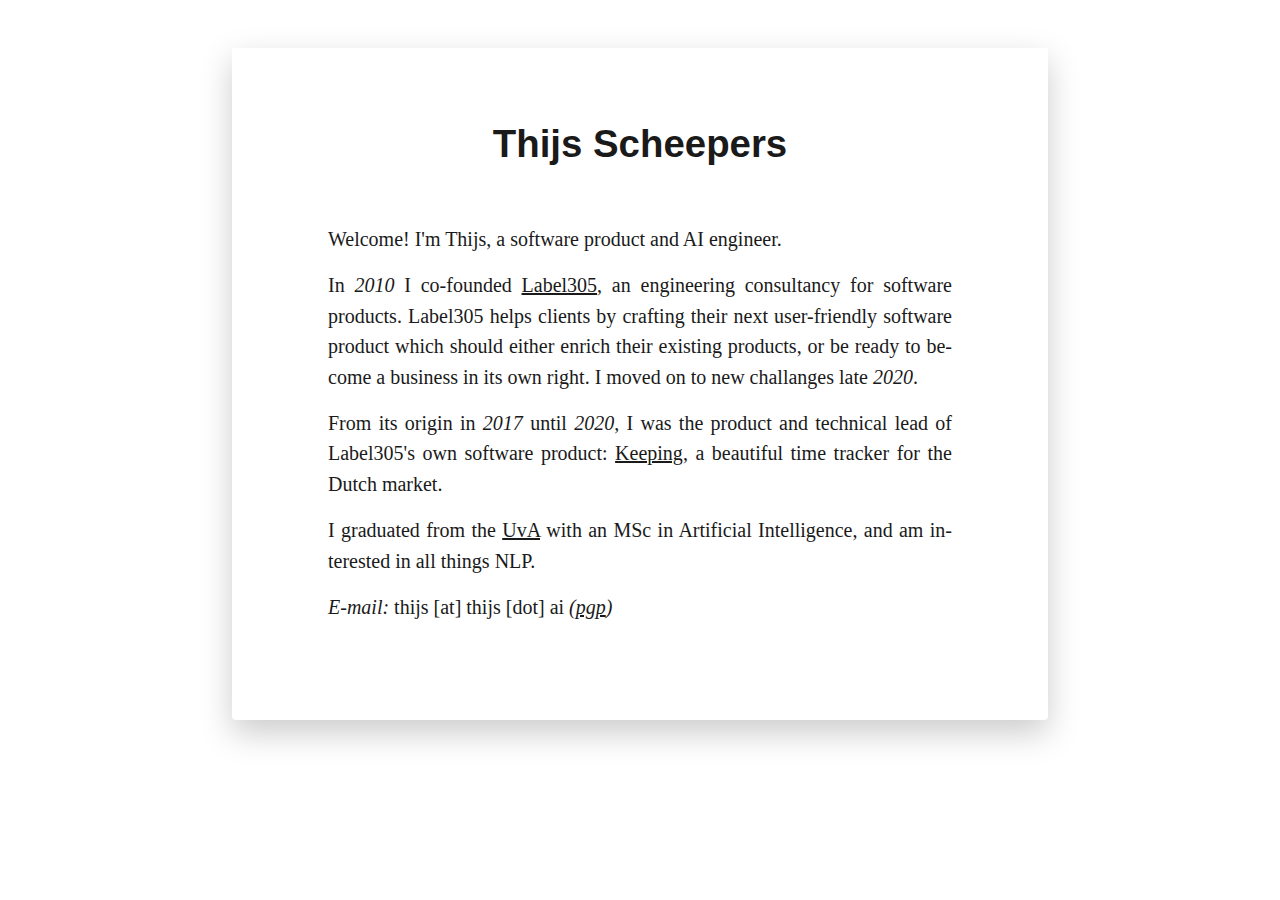
==== commit 10e1a256: "Updated site" ====
--- a/index.html
+++ b/index.html
@@ -18,39 +18,20 @@
 					Welcome! I'm Thijs, a software product and AI engineer.
 				</p>
 				<p>
-					In <em>2010</em> I co-founded <a href="https://305.nl">Label305</a>, an engineering consultancy for software products. Label305 helps clients by crafting their next user-friendly software product which should either enrich their existing products, or be ready to become a business in its own right. <a href="2020-10-leaving-my-thriving-software-business">I moved on to new challanges late <em>2020</em></a>.
+					In <em>2010</em> I co-founded <a href="https://305.nl">Label305</a>, an engineering consultancy for software products. Label305 helps clients by crafting their next user-friendly software product which should either enrich their existing products, or be ready to become a business in its own right. I moved on to new challanges late <em>2020</em>.
 				</p>
 				<p>
-					Between its origin in <em>2017</em> and <em>2020</em>, I was the product and technical lead of Label305's own software product: <a href="https://keeping.nl">Keeping</a>, a beautiful time tracker for the Dutch market.
+					From its origin in <em>2017</em> until <em>2020</em>, I was the product and technical lead of Label305's own software product: <a href="https://keeping.nl">Keeping</a>, a beautiful time tracker for the Dutch market.
 				</p>
 				<p>
 					I graduated from the <a href="http://gss.uva.nl/content/masters/artificial-intelligence/artificial-intelligence.html" rel="nofollow noreferrer noopener">UvA</a> with an MSc in Artificial Intelligence, and am interested in all things NLP.
 				</p>
 				<p>
 					<em>E-mail:</em>
-					thijs&nbsp;[at]&nbsp;thijs&nbsp;[dot]&nbsp;ai <em>(<a href="pgp.asc">pgp</a>)</em> &nbsp;&ndash;&nbsp; 
-					<a href="https://github.com/tscheepers" rel="nofollow noreferrer noopener"><em>GitHub</em></a>
+					thijs&nbsp;[at]&nbsp;thijs&nbsp;[dot]&nbsp;ai <em>(<a href="pgp.asc">pgp</a>)</em>
 				</p>
 				<br />
-				<h2>Product Portfolio</h2>
-					<ul>
-						<li><a href="https://keeping.nl">Keeping</a> <em>2017 – now</em>, super easy time-tracking software;</li>
-						<li><a href="https://305.nl/en/portfolio/translation-platform-fairlingo/">Fairlingo</a> <em>2014 – now</em>, professional translation platform;</li>
-						<li><a href="https://itunes.apple.com/nl/app/mypowerrouter/id681716618?mt=8" rel="nofollow noreferrer noopener">myPowerRouter</a> <em>2013</em>, iOS app for <a href="https://nedap.com/">Nedap</a>'s home energy storage solution;</li>
-						<li><a href="https://clickin.thijs.ai" rel="nofollow noreferrer noopener">Clickin</a> <em>2014 – 2015</em>, app to go do something social and fun;</li>
-						<li><a href="http://starry-app.com" rel="nofollow noreferrer noopener">Starry</a> <em>2009 – 2012</em>, iOS app that puts the universe in your pocket.</li>
-					</ul>
-				<br />
-				<h2>Scientific Papers</h2>
-					<ul>
-						<li><a href="https://dl.acm.org/citation.cfm?id=3186007" rel="nofollow noreferrer noopener">Improving Word Embedding Compositionality using Lexicographic Definitions</a> <em>2018</em>, presented at <a href="https://www2018.thewebconf.org/program/web-content-analysis/">WWW '18</a> in Lyon France</li>
-						<li><a href="papers/scheepers-msc-thesis-2017-improving-compositionality-word-embeddings.pdf">Improving the Compositionality of Word Embeddings</a> (MSc Thesis) <em>2017</em></li>
-						<li><a href="papers/scheepers-schulz-interactive-neural-translation.pdf">Interactive Neural Translation Assistance for Human Translators</a> <em>2016</em></li>
-						<li><a href="papers/scheepers-virtualization-containerization.pdf">Virtualization and Containerization of Application Infrastructure: A Comparison</a> (BSc Paper) <em>2014</em></li>
-					</ul>
-				<br />
 			</section>
-
 		</div>
 	</body>
 </html>
